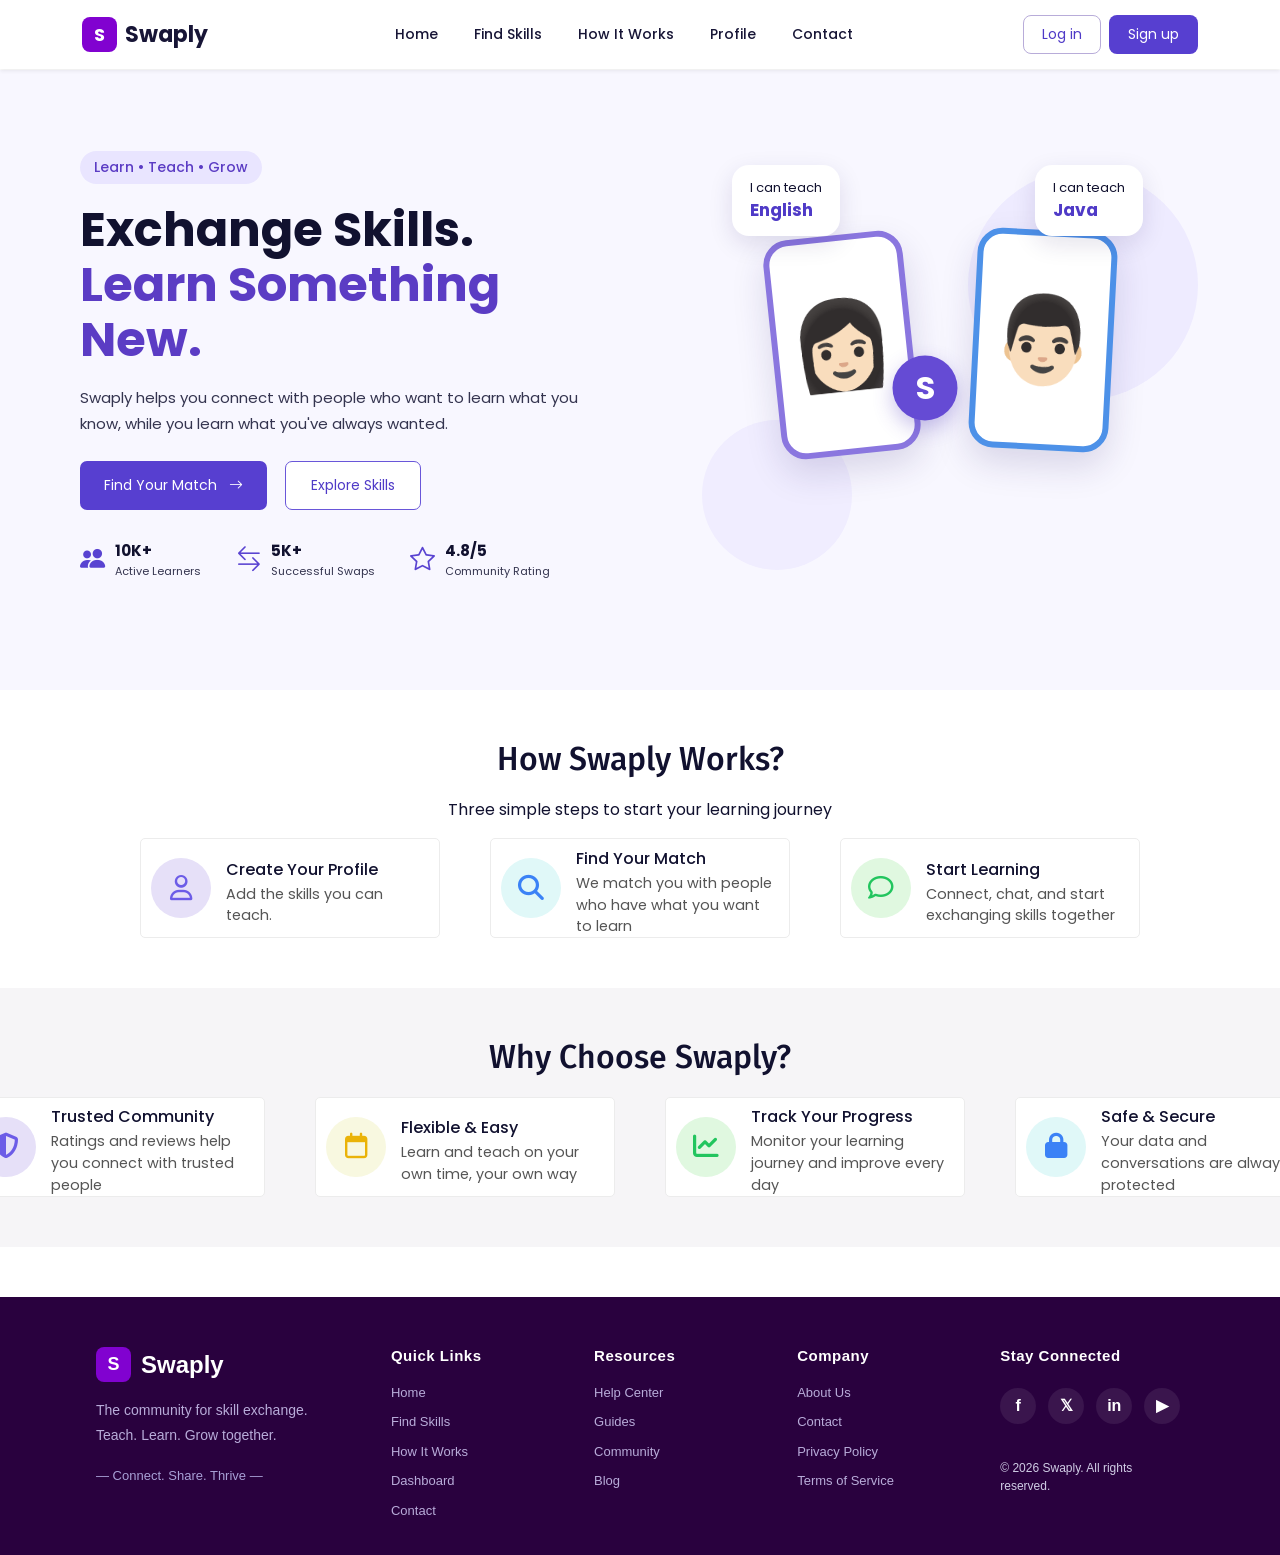
==== index.html @ d1ea546d "Add sing up page" ====
<!doctype html>
<html lang="en">
  <head>
    <meta charset="UTF-8" />
    <meta name="viewport" content="width=device-width, initial-scale=1.0" />
    <title>Swaply</title>

    <link
      href="https://cdn.jsdelivr.net/npm/bootstrap@5.3.3/dist/css/bootstrap.min.css"
      rel="stylesheet"/>
    <link
      href="https://cdn.jsdelivr.net/npm/bootstrap@5.3.3/dist/css/bootstrap.min.css"
      rel="stylesheet"/>
    <!-- Bootstrap Icons -->
    <link
      href="https://cdn.jsdelivr.net/npm/bootstrap-icons@1.11.3/font/bootstrap-icons.min.css"
      rel="stylesheet"
    />
    <link
      href="https://cdn.jsdelivr.net/npm/bootstrap@5.3.8/dist/css/bootstrap.min.css"
      rel="stylesheet"
      integrity="sha384-sRIl4kxILFvY47J16cr9ZwB07vP4J8+LH7qKQnuqkuIAvNWLzeN8tE5YBujZqJLB"
      crossorigin="anonymous"
    />
    <link
      href="https://cdnjs.cloudflare.com/ajax/libs/font-awesome/6.5.1/css/all.min.css"
      rel="stylesheet"
    />

    <link rel="stylesheet" href="./CSS/index.css" />
    <link rel="stylesheet" href="./CSS/responsive.css" />
    <!-- Google Font -->
    <link
      href="https://fonts.googleapis.com/css2?family=Poppins:wght@400;500;600;700&display=swap"
      rel="stylesheet"
    />
    <link
      href="https://fonts.googleapis.com/css2?family=Fira+Sans:ital,wght@0,100;0,200;0,300;0,400;0,500;0,600;0,700;0,800;0,900;1,100;1,200;1,300;1,400;1,500;1,600;1,700;1,800;1,900&display=swap"
      rel="stylesheet"
    />
    <link rel="preconnect" href="https://fonts.googleapis.com" />
    <link rel="preconnect" href="https://fonts.gstatic.com" crossorigin />
  </head>
  <body>
    <nav class="navbar  navbar-expand-lg bg-white shadow-sm">
      <div class="container">
        <!-- Logo -->
        <a class="navbar-brand d-flex align-items-center gap-2" href="#">
          <span class="logo-icon">S</span>
          <span class="logo-text">Swaply</span>
        </a>

        <!-- Mobile Toggle -->
        <button
          class="navbar-toggler"
          type="button"
          data-bs-toggle="collapse"
          data-bs-target="#navbarContent"
          aria-controls="navbarContent"
          aria-expanded="false"
          aria-label="Toggle navigation"
        >
          <span class="navbar-toggler-icon"></span>
        </button>

        <!-- Navbar Links -->
        <div class="collapse navbar-collapse" id="navbarContent">
          <ul class="navbar-nav mx-auto mb-2 mb-lg-0">
            <li class="nav-item">
              <a class="nav-link active" href="#">Home</a>
            </li>

            <li class="nav-item">
              <a class="nav-link" href="#">Find Skills</a>
            </li>

            <li class="nav-item">
              <a class="nav-link" href="#">How It Works</a>
            </li>

            <li class="nav-item">
              <a class="nav-link" href="./pages/profile.html">Profile</a>
            </li>

            <li class="nav-item">
              <a class="nav-link" href="#">Contact</a>
            </li>
          </ul>

          <!-- Buttons -->
          <div class="d-flex gap-2">
            <a href="./pages/login.html" class="btn btn-login">Log in</a>
            <a href="./pages/signup.html" class="btn btn-signup">Sign up</a>
          </div>
        </div>
      </div>
    </nav>
    <main>
      <section class="hero">
        <div class="container">
          <div class="row align-items-center">
            <div class="col-lg-6 hero-text">
              <span class="small-title"> Learn • Teach • Grow </span>

              <h1>
                Exchange Skills.
                <br />
                <span>Learn Something New.</span>
              </h1>

              <p>
                Swaply helps you connect with people who want to learn what you
                know, while you learn what you've always wanted.
              </p>

              <div class="buttons">
                <button class="btn main-btn">
                  Find Your Match
                  <i class="bi bi-arrow-right"></i>
                </button>

                <button class="btn second-btn">Explore Skills</button>
              </div>

              <div class="statistics">
                <div class="stat">
                  <i class="bi bi-people-fill"></i>

                  <div>
                    <strong>10K+</strong>
                    <small>Active Learners</small>
                  </div>
                </div>

                <div class="stat">
                  <i class="bi bi-arrow-left-right"></i>

                  <div>
                    <strong>5K+</strong>
                    <small>Successful Swaps</small>
                  </div>
                </div>

                <div class="stat">
                  <i class="bi bi-star"></i>

                  <div>
                    <strong>4.8/5</strong>
                    <small>Community Rating</small>
                  </div>
                </div>
              </div>
            </div>

            <!-- RIGHT SIDE -->

            <div class="col-lg-6 hero-image">
              <div class="design-area">
                <div class="circle circle-one"></div>
                <div class="circle circle-two"></div>

                <div class="speech speech-left">
                  I can teach
                  <strong>English</strong>
                </div>

                <div class="person-card person-one">
                  <div class="person">👩🏻</div>
                </div>

                <div class="speech speech-right">
                  I can teach
                  <strong>Java</strong>
                </div>

                <div class="person-card person-two">
                  <div class="person">👨🏻</div>
                </div>

                <div class="swap-icon">S</div>
              </div>
            </div>
          </div>
        </div>
      </section>

      <div class="First-part">
        <h2>How Swaply Works?</h2>
        <p>Three simple steps to start your learning journey</p>
    
        <div class="rows">
          <div class="box">
            <div class="icon purple">
              <i class="fa-regular fa-user fa-2xl"></i>
            </div>

            <div class="text">
              <h3>Create Your Profile</h3>
              <p>Add the skills you can teach.</p>
            </div>
          </div>
          <div class="box">
            <div class="icon blue">
              <i class="fa-solid fa-magnifying-glass fa-2xl"></i>
            </div>

            <div class="text">
              <h3>Find Your Match</h3>
              <p>We match you with people who have what you want to learn</p>
            </div>
          </div>
          <div class="box">
            <div class="icon green">
              <i class="fa-regular fa-comment fa-2xl"></i>
            </div>

            <div class="text">
              <h3>Start Learning</h3>
              <p>Connect, chat, and start exchanging skills together</p>
            </div>
          </div>
        </div>
      </div>

      <div class="Second-part">
        <h2>Why Choose Swaply?</h2>
        <div class="rows">
          <div class="box">
            <div class="icon purple">
              <i class="fa-solid fa-shield-halved fa-2xl"></i>
            </div>

            <div class="text">
              <h3>Trusted Community</h3>
              <p>Ratings and reviews help you connect with trusted people</p>
            </div>
          </div>
          <div class="box">
            <div class="icon yellow">
              <i class="fa-regular fa-calendar fa-2xl"></i>
            </div>

            <div class="text">
              <h3>Flexible & Easy</h3>
              <p>Learn and teach on your own time, your own way</p>
            </div>
          </div>
          <div class="box">
            <div class="icon green">
              <i class="fa-solid fa-chart-line fa-2xl"></i>
            </div>

            <div class="text">
              <h3>Track Your Progress</h3>
              <p>Monitor your learning journey and improve every day</p>
            </div>
          </div>
          <div class="box">
            <div class="icon blue">
              <i class="fa-solid fa-lock fa-2xl"></i>
            </div>

            <div class="text">
              <h3>Safe & Secure</h3>
              <p>Your data and conversations are always protected</p>
            </div>
          </div>
        </div>
      </div>
    </main>

    <footer class="footer">
      <div class="footer-container">
        <div class="footer-about">
          <div class="footer-logo">
            <span class="logo-icon">S</span>
            <span>Swaply</span>
          </div>
          <p>
            The community for skill exchange.<br />
            Teach. Learn. Grow together.
          </p>
          <p class="tagline">— Connect. Share. Thrive —</p>
        </div>

        <div class="footer-column">
          <h3>Quick Links</h3>
          <a href="#">Home</a>
          <a href="#">Find Skills</a>
          <a href="#">How It Works</a>
          <a href="#">Dashboard</a>
          <a href="#">Contact</a>
        </div>

        <div class="footer-column">
          <h3>Resources</h3>
          <a href="#">Help Center</a>
          <a href="#">Guides</a>
          <a href="#">Community</a>
          <a href="#">Blog</a>
        </div>

        <div class="footer-column">
          <h3>Company</h3>
          <a href="#">About Us</a>
          <a href="#">Contact</a>
          <a href="#">Privacy Policy</a>
          <a href="#">Terms of Service</a>
        </div>

        <div class="footer-column social-column">
          <h3>Stay Connected</h3>
          <div class="social-icons">
            <a href="#">f</a>
            <a href="#">𝕏</a>
            <a href="#">in</a>
            <a href="#">▶</a>
          </div>
          <p class="copyright">© 2026 Swaply. All rights reserved.</p>
        </div>
      </div>
    </footer>

    <script src="https://cdn.jsdelivr.net/npm/bootstrap@5.3.3/dist/js/bootstrap.bundle.min.js"></script>
  </body>
</html>
---- CSS/index.css ----
:root {
  --primary-color: #5b3cc4;
  --primary-dark: #432b9d;
  --primary-light: #f4f1ff;
  --primary-soft: #e9e5ff;

  /* Text */
  --text-dark: #171536;
  --text-primary: #11112f;
  --text-secondary: #34344f;
  --text-muted: #555;

  /* Backgrounds */
  --bg-light: #f8f7ff;
  --bg-section: #f6f5f7;
  --bg-white: #ffffff;
  --bg-footer: #29013e;
  /* Borders */
  --border-light: #ececec;
  --border-primary: #b8acd9;

  /* Buttons */
  --button-primary: #573fd0;
  --button-primary-hover: #4630b7;
  --button-secondary-text: #4f3ac7;
  --button-secondary-border: #6956d9;

  /* Accent Colors */
  --accent-purple: #8a76df;
  --accent-blue: #4d91e8;
  --accent-light-blue: #61b5ee;

  /* Icons */
  --icon-purple-bg: #e6e0f8;
  --icon-purple: #6c5ce7;

  --icon-blue-bg: #e0f8f8;
  --icon-blue: #3b82f6;

  --icon-green-bg: #e0f8e0;
  --icon-green: #22c55e;

  --icon-yellow-bg: #f8f8e0;
  --icon-yellow: #eab308;

  /* Decorative */
  --decoration-light: #eeebff;
  --decoration-soft: #f0edff;

  /* White */
  --white: #ffffff;
}
.navbar {
  padding: 12px 0;
  position: fixed;
  width: 100%;
  z-index: 10;
}

/* Logo */
.logo-icon {
  background-color: var(--primary-color);
  color: var(--white);
  width: 32px;
  height: 32px;
  border-radius: 8px;
  display: flex;
  align-items: center;
  justify-content: center;
  font-weight: bold;
  font-size: 20px;
}

.logo-text {
  font-size: 22px;
  font-weight: 700;
  color: var(--text-dark);
}

/* Links */
.navbar-nav {
  gap: 20px;
}

.nav-link {
  color: var(--text-dark) !important;
  font-size: 14px;
  font-weight: 500;
}

.nav-link:hover {
  color: var(--primary-color) !important;
}

/* Login */
.btn-login {
  border: 1px solid var(--border-primary);
  color: var(--button-secondary-text);
  padding: 8px 18px;
  border-radius: 8px;
  font-size: 14px;
}

.btn-login:hover {
  background-color: var(--primary-light);
}

/* Sign up */
.btn-signup {
  background-color: var(--button-primary);
  color: var(--white);
  padding: 8px 18px;
  border-radius: 8px;
  font-size: 14px;
}

.btn-signup:hover {
  background-color: var(--primary-dark);
  color: white;
}
body {
  font-family: "Poppins", sans-serif;
  color: var(--text-primary);
}
main {
  padding-top: 70px;
}
.hero {
  min-height: 620px;
  background: var(--bg-light);
  padding: 70px 0;
  overflow: hidden;
}

.hero-text {
  padding-left: 10px;
}

.small-title {
  display: inline-block;
  background: var(--primary-soft);
  color: var(--primary-color);
  padding: 6px 14px;
  border-radius: 20px;

  font-size: 14px;
  font-weight: 500;

  margin-bottom: 18px;
}

.hero h1 {
  font-size: 48px;
  line-height: 1.15;
  font-weight: 700;
  color: var(--text-primary);

  margin-bottom: 18px;
}

.hero h1 span {
  color: var(--primary-color);
}

.hero-text > p {
  max-width: 500px;

  color: var(--text-secondary);
  font-size: 15px;
  line-height: 1.7;

  margin-bottom: 25px;
}

.buttons {
  display: flex;
  gap: 18px;
  margin-bottom: 30px;
}

.main-btn {
  background: var(--button-primary);

  color: var(--white);

  padding: 12px 22px;

  border-radius: 7px;
  border: 2px solid var(--button-primary);

  font-size: 14px;
}

.main-btn:hover {
  background: var(--button-primary-hover);
  color: white;
}

.main-btn i {
  margin-left: 8px;
}

.second-btn {
  background: var(--white);
  color: var(--button-secondary-text);

  padding: 12px 25px;

  border: 1px solid var(--button-secondary-border);
  border-radius: 7px;

  font-size: 14px;
}

.second-btn:hover {
  background-color: var(--bg-section);
}

.statistics {
  display: flex;
  gap: 35px;
}

.stat {
  display: flex;
  align-items: center;
  gap: 10px;
}

.stat i {
  font-size: 25px;
  color: #5943d1;
}

.stat strong {
  display: block;

  font-size: 15px;
  font-weight: 700;
}

.stat small {
  display: block;

  color: var(--text-secondary);
  font-size: 11px;
}

.hero-image {
  position: relative;
}

.design-area {
  height: 450px;
  position: relative;
}

.circle {
  position: absolute;
  border-radius: 50%;
  background: #eeebff;
}

.circle-one {
  width: 230px;
  height: 230px;

  right: 0;
  top: 30px;
}

.circle-two {
  width: 150px;
  height: 150px;

  left: 50px;
  bottom: 20px;

  background: var(--decoration-soft);
}

.person-card {
  position: absolute;

  width: 140px;
  height: 220px;

  border-radius: 25px;

  background: #ffffff;

  display: flex;
  justify-content: center;
  align-items: center;

  box-shadow: 0 15px 35px rgba(40, 30, 100, 0.15);
}

.person-one {
  left: 120px;
  top: 95px;

  border: 6px solid var(--accent-purple);

  transform: rotate(-6deg);
}

.person-two {
  right: 85px;
  top: 90px;

  border: 6px solid #4d91e8;

  transform: rotate(3deg);
}

.person {
  font-size: 85px;
}

.speech {
  position: absolute;

  background: white;

  padding: 13px 18px;

  border-radius: 17px;

  box-shadow: 0 8px 25px rgba(30, 20, 90, 0.12);

  font-size: 13px;

  z-index: 5;
}

.speech strong {
  display: block;

  color: var(--button-secondary-text);

  font-size: 17px;
}

.speech-left {
  left: 80px;
  top: 25px;
}

.speech-right {
  right: 55px;
  top: 25px;
}

.swap-icon {
  position: absolute;

  left: 50%;
  top: 55%;

  transform: translate(-50%, -50%);

  width: 65px;
  height: 65px;

  border-radius: 50%;

  background: #654bd4;

  color: white;

  display: flex;
  align-items: center;
  justify-content: center;

  font-size: 32px;
  font-weight: 700;

  box-shadow: 0 8px 20px rgba(80, 55, 190, 0.3);

  z-index: 10;
}

.arrow {
  position: absolute;

  color: #654bd4;

  font-size: 55px;
  font-weight: bold;

  z-index: 6;
}

.arrow-one {
  left: 45%;
  top: 100px;
}

.arrow-two {
  right: 25%;
  bottom: 50px;

  color: #61b5ee;
}

.First-part,
.Second-part {
  display: flex;
  flex-direction: column;
  justify-content: center;
  align-items: center;
  margin: 50px 0;
}

.First-part h2,
.Second-part h2 {
  font-size: 2rem;
  margin-bottom: 20px;
  font-family: "Fira Sans", sans-serif;
}

.Second-part {
  background-color: rgb(246, 245, 247);
  padding: 50px 0;
}

.rows {
  display: flex;
  justify-content: center;
  gap: 50px;
  align-items: center;
  flex: 1;
}

.box {
  display: flex;
  width: 300px;
  height: 100px;
  align-items: center;
  border: 1px solid var(--border-light);
  border-radius: 5px;
  padding: 10px;
  background-color: #fff;
}

.box h3 {
  font-size: 1rem;
  margin: 10px 0 5px 0;
}

.box p {
  font-size: 0.9rem;
  color: var(--text-muted);
  margin: 0;
}

.icon {
  width: 60px;
  height: 60px;
  display: flex;
  align-items: center;
  justify-content: center;
  border-radius: 50%;
  margin-right: 15px;
  font-size: 0.8rem;
  flex-shrink: 0;
}

.icon.purple {
  background-color: rgb(230, 224, 248);
  color: rgb(108, 92, 231);
}

.icon.blue {
  background-color: rgb(224, 248, 248);
  color: rgb(59, 130, 246);
}

.icon.green {
  background-color: rgb(224, 248, 224);
  color: rgb(34, 197, 94);
}

.icon.yellow {
  background-color: rgb(248, 248, 224);
  color: rgb(234, 179, 8);
}
.footer {
  background: var(--bg-footer);
  color: white;
  padding: 50px 0 25px;
  font-family: Arial, sans-serif;
  margin-top: auto;
}

.footer-container {
  width: 85%;
  max-width: 1200px;
  margin: auto;
  display: grid;
  grid-template-columns: 1.6fr 1fr 1fr 1fr 1.2fr;
  gap: 50px;
}

.footer-logo {
  display: flex;
  align-items: center;
  gap: 10px;
  font-size: 24px;
  font-weight: bold;
  margin-bottom: 15px;
}

.logo-icon {
  width: 35px;
  height: 35px;
  display: flex;
  align-items: center;
  justify-content: center;
  background: #8102d0;
  color: white;
  border-radius: 8px;
  font-size: 18px;
  font-weight: bold;
}

.footer-about p {
  color: var(--border-primary);
  font-size: 14px;
  line-height: 1.8;
}

.footer-about .tagline {
  margin-top: 12px;
  font-size: 13px;
  color: #a8a0d6;
}

.footer-column {
  display: flex;
  flex-direction: column;
}

.footer-column h3 {
  font-size: 15px;
  font-weight: 600;
  margin-bottom: 18px;
  color: white;
  letter-spacing: 0.5px;
}

.footer-column a {
  color: var(--border-primary);
  text-decoration: none;
  font-size: 13px;
  margin-bottom: 10px;
  transition: 0.3s ease;
}

.footer-column a:hover {
  color: var(--primary-color);
  transform: translateX(4px);
}

.social-icons {
  display: flex;
  gap: 12px;
  margin-top: 5px;
  margin-bottom: 20px;
}

.social-icons a {
  width: 36px;
  height: 36px;
  display: flex;
  align-items: center;
  justify-content: center;
  border-radius: 50%;
  background: rgba(255, 255, 255, 0.08);
  color: white;
  font-size: 16px;
  font-weight: bold;
  text-decoration: none;
  transition: 0.3s ease;
}

.social-icons a:hover {
  background: var(--button-primary-hover);
  transform: translateY(-3px);
}

.copyright {
  color: #d0cde5;
  font-size: 12px;
  margin-top: 5px;
}
---- CSS/responsive.css ----
@media (max-width: 991px) {
  .hero {
    text-align: center;
  }

  .hero-text > p {
    margin-left: auto;
    margin-right: auto;
  }

  .buttons {
    justify-content: center;
  }

  .statistics {
    justify-content: center;
  }

  .hero-image {
    margin-top: 50px;
  }
}

@media (max-width: 600px) {
  .hero h1 {
    font-size: 35px;
  }

  .statistics {
    flex-direction: column;
    align-items: center;
    gap: 15px;
  }

  .design-area {
    transform: scale(0.75);
    transform-origin: top center;
  }
}

@media (max-width: 992px) {
  .footer-container {
    grid-template-columns: 1.5fr 1fr 1fr;
    gap: 35px;
  }
}

@media (max-width: 768px) {
  .footer-container {
    grid-template-columns: 1fr 1fr;
    gap: 30px;
  }

  .footer-about {
    grid-column: 1 / -1;
  }
}

@media (max-width: 480px) {
  .footer {
    padding: 35px 0 20px;
  }

  .footer-container {
    width: 90%;
    grid-template-columns: 1fr;
    gap: 25px;
  }

  .footer-column h3 {
    margin-bottom: 12px;
  }
}
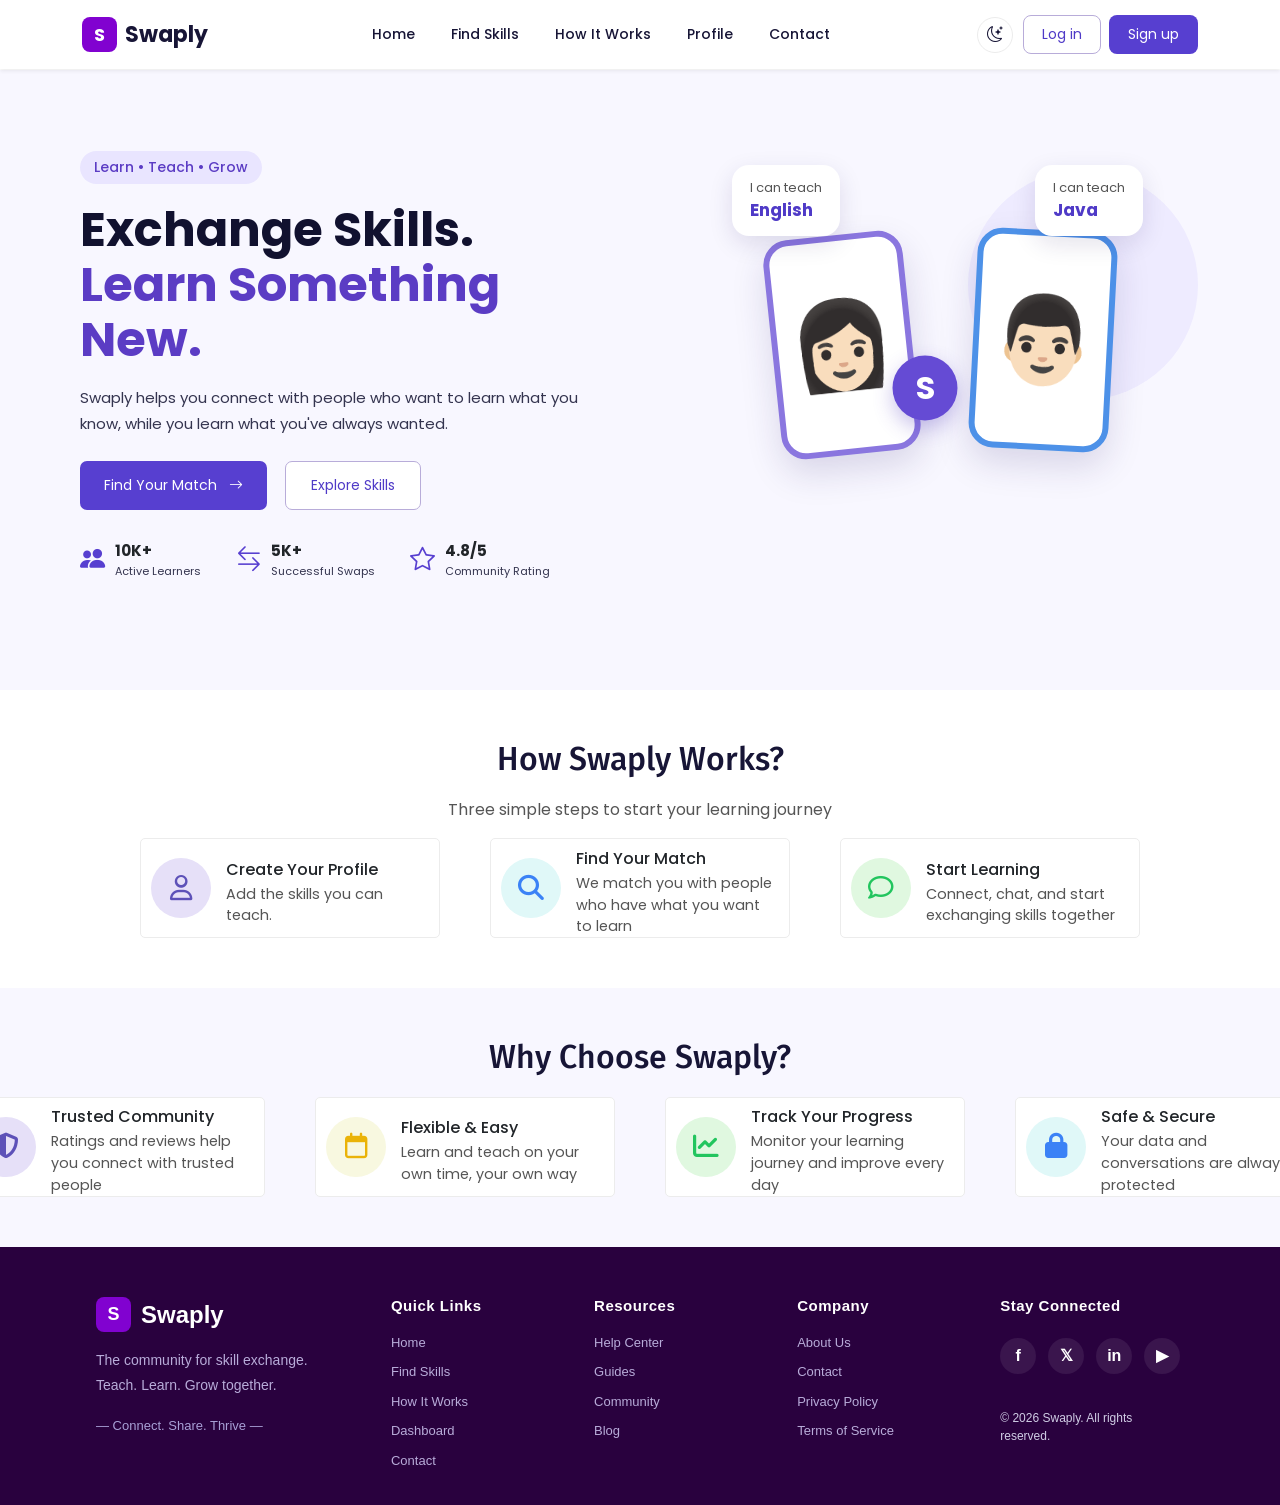
==== commit e5d8cb98: "Adding Dark theme and many thing 1 - Making the Variables.css file that contain all colors (light an" ====
--- a/index.html
+++ b/index.html
@@ -1,5 +1,5 @@
 <!doctype html>
-<html lang="en">
+<html lang="en" >
   <head>
     <meta charset="UTF-8" />
     <meta name="viewport" content="width=device-width, initial-scale=1.0" />
@@ -7,11 +7,13 @@
 
     <link
       href="https://cdn.jsdelivr.net/npm/bootstrap@5.3.3/dist/css/bootstrap.min.css"
-      rel="stylesheet"/>
+      rel="stylesheet"
+    />
     <link
       href="https://cdn.jsdelivr.net/npm/bootstrap@5.3.3/dist/css/bootstrap.min.css"
-      rel="stylesheet"/>
-    <!-- Bootstrap Icons -->
+      rel="stylesheet"
+    />
+    
     <link
       href="https://cdn.jsdelivr.net/npm/bootstrap-icons@1.11.3/font/bootstrap-icons.min.css"
       rel="stylesheet"
@@ -27,9 +29,10 @@
       rel="stylesheet"
     />
 
+    <link rel="stylesheet" href="./CSS/Variables.css" />
     <link rel="stylesheet" href="./CSS/index.css" />
     <link rel="stylesheet" href="./CSS/responsive.css" />
-    <!-- Google Font -->
+   
     <link
       href="https://fonts.googleapis.com/css2?family=Poppins:wght@400;500;600;700&display=swap"
       rel="stylesheet"
@@ -42,7 +45,7 @@
     <link rel="preconnect" href="https://fonts.gstatic.com" crossorigin />
   </head>
   <body>
-    <nav class="navbar  navbar-expand-lg bg-white shadow-sm">
+    <nav class="navbar navbar-expand-lg shadow-sm">
       <div class="container">
         <!-- Logo -->
         <a class="navbar-brand d-flex align-items-center gap-2" href="#">
@@ -62,8 +65,7 @@
         >
           <span class="navbar-toggler-icon"></span>
         </button>
-
-        <!-- Navbar Links -->
+ 
         <div class="collapse navbar-collapse" id="navbarContent">
           <ul class="navbar-nav mx-auto mb-2 mb-lg-0">
             <li class="nav-item">
@@ -87,7 +89,9 @@
             </li>
           </ul>
 
-          <!-- Buttons -->
+          <button id="theme-toggle" class="theme-toggle-btn">
+              <i class="bi bi-moon-stars"></i>
+          </button>
           <div class="d-flex gap-2">
             <a href="./pages/login.html" class="btn btn-login">Log in</a>
             <a href="./pages/signup.html" class="btn btn-signup">Sign up</a>
@@ -151,16 +155,14 @@
                 </div>
               </div>
             </div>
-
-            <!-- RIGHT SIDE -->
-
+ 
             <div class="col-lg-6 hero-image">
               <div class="design-area">
                 <div class="circle circle-one"></div>
                 <div class="circle circle-two"></div>
 
                 <div class="speech speech-left">
-                  I can teach
+                  <p>I can teach</p>
                   <strong>English</strong>
                 </div>
 
@@ -169,7 +171,7 @@
                 </div>
 
                 <div class="speech speech-right">
-                  I can teach
+                  <p>I can teach</p>
                   <strong>Java</strong>
                 </div>
 
@@ -187,7 +189,7 @@
       <div class="First-part">
         <h2>How Swaply Works?</h2>
         <p>Three simple steps to start your learning journey</p>
-    
+
         <div class="rows">
           <div class="box">
             <div class="icon purple">
@@ -321,6 +323,7 @@
       </div>
     </footer>
 
+    <script src="./JS/theme.js" defer></script>
     <script src="https://cdn.jsdelivr.net/npm/bootstrap@5.3.3/dist/js/bootstrap.bundle.min.js"></script>
   </body>
 </html>
--- a/CSS/Variables.css
+++ b/CSS/Variables.css
@@ -0,0 +1,98 @@
+:root {
+    --primary-color: #5b3cc4;
+    --primary-dark: #432b9d;
+    --primary-light: #f4f1ff;
+    --primary-soft: #e9e5ff;
+
+    /* Text */
+    --text-dark: #171536;
+    --text-primary: #11112f;
+    --text-secondary: #34344f;
+    --text-muted: #555555;
+
+    /* Backgrounds */
+    --bg-light: #f8f7ff;
+    --bg-section: #f6f5f7;
+    --bg-white: #ffffff;
+    --bg-footer: #29013e;
+
+    /* Borders */
+    --border-light: #ececec;
+    --border-primary: #b8acd9;
+
+    /* Buttons */
+    --button-primary: #573fd0;
+    --button-primary-hover: #4630b7;
+    --button-secondary-text: #4f3ac7;
+    --button-secondary-border: #6956d9;
+
+    /* Accent Colors */
+    --accent-purple: #8a76df;
+    --accent-blue: #4d91e8;
+    --accent-light-blue: #61b5ee;
+
+    /* Icons */
+    --icon-purple-bg: #e6e0f8;
+    --icon-purple: #5d51b8;
+    --icon-blue-bg: #e0f8f8;
+    --icon-blue: #3b82f6;
+    --icon-green-bg: #e0f8e0;
+    --icon-green: #22c55e;
+    --icon-yellow-bg: #f8f8e0;
+    --icon-yellow: #eab308;
+
+    /* hover */
+    --yellow-hover:  #fffef7;
+
+    /* White */
+    --white: #ffffff;
+}
+
+[data-theme="dark"] {
+    --primary-color: #8b6ef6;
+    --primary-dark: #6f52d9;
+    --primary-light: #2a2240;
+    --primary-soft: #332a4d;
+
+    /* Text */
+    --text-dark: #f0eefc;
+    --text-primary: #f5f3ff;
+    --text-secondary: #c9c5e0;
+    --text-muted: #9994b3;
+
+    /* Backgrounds */
+    --bg-light: #14121f;
+    --bg-section: #1a1729;
+    --bg-white: #1e1b2e;
+    --bg-footer: #0d0114;
+
+    /* Borders */
+    --border-light: #2e2a44;
+    --border-primary: #4a3f6e;
+
+    /* Buttons */
+    --button-primary: #8b6ef6;
+    --button-primary-hover: #a288ff;
+    --button-secondary-text: #c9baff;
+    --button-secondary-border: #6956d9;
+
+    /* Accent Colors */
+    --accent-purple: #a794f0;
+    --accent-blue: #6ba3f0;
+    --accent-light-blue: #7ec4f2;
+
+    /* Icons */
+    --icon-purple-bg: #362d54;
+    --icon-purple: #a794f0;
+    --icon-blue-bg: #1f2a47;
+    --icon-blue: #6ba3f0;
+    --icon-green-bg: #1e3a24;
+    --icon-green: #4ade80;
+    --icon-yellow-bg: #4e410e;
+    --icon-yellow: #fbbf24;
+
+    /* hover */
+    --yellow-hover:  #5f550b;
+    /* White (used as pure white in light mode — in dark mode, treat as your "on-dark" white-equivalent) */
+    --white: #232036;
+}
--- a/CSS/index.css
+++ b/CSS/index.css
@@ -1,60 +1,14 @@
-:root {
-  --primary-color: #5b3cc4;
-  --primary-dark: #432b9d;
-  --primary-light: #f4f1ff;
-  --primary-soft: #e9e5ff;
-
-  /* Text */
-  --text-dark: #171536;
-  --text-primary: #11112f;
-  --text-secondary: #34344f;
-  --text-muted: #555;
-
-  /* Backgrounds */
-  --bg-light: #f8f7ff;
-  --bg-section: #f6f5f7;
-  --bg-white: #ffffff;
-  --bg-footer: #29013e;
-  /* Borders */
-  --border-light: #ececec;
-  --border-primary: #b8acd9;
-
-  /* Buttons */
-  --button-primary: #573fd0;
-  --button-primary-hover: #4630b7;
-  --button-secondary-text: #4f3ac7;
-  --button-secondary-border: #6956d9;
-
-  /* Accent Colors */
-  --accent-purple: #8a76df;
-  --accent-blue: #4d91e8;
-  --accent-light-blue: #61b5ee;
-
-  /* Icons */
-  --icon-purple-bg: #e6e0f8;
-  --icon-purple: #6c5ce7;
-
-  --icon-blue-bg: #e0f8f8;
-  --icon-blue: #3b82f6;
-
-  --icon-green-bg: #e0f8e0;
-  --icon-green: #22c55e;
-
-  --icon-yellow-bg: #f8f8e0;
-  --icon-yellow: #eab308;
-
-  /* Decorative */
-  --decoration-light: #eeebff;
-  --decoration-soft: #f0edff;
-
-  /* White */
-  --white: #ffffff;
-}
+
+body{
+  background-color: var(--white);
+}
+
 .navbar {
   padding: 12px 0;
   position: fixed;
   width: 100%;
   z-index: 10;
+  background-color: var(--white);
 }
 
 /* Logo */
@@ -92,17 +46,37 @@
   color: var(--primary-color) !important;
 }
 
+.theme-toggle-btn {
+    width: 36px;
+    height: 36px;
+    border-radius: 50%;
+    border: 1px solid var(--border-light);
+    background-color: var(--bg-white);
+    color: var(--text-dark);
+    display: flex;
+    align-items: center;
+    justify-content: center;
+    cursor: pointer;
+    font-size: 16px;
+    margin-right: 10px
+}
+
+.theme-toggle-btn:hover {
+    background-color: var(--primary-soft);
+}
 /* Login */
 .btn-login {
   border: 1px solid var(--border-primary);
   color: var(--button-secondary-text);
+  background-color: var(--white);
   padding: 8px 18px;
   border-radius: 8px;
   font-size: 14px;
 }
 
 .btn-login:hover {
-  background-color: var(--primary-light);
+  background-color: var(--border-primary);
+  color: var(--text-dark);
 }
 
 /* Sign up */
@@ -120,7 +94,6 @@
 }
 body {
   font-family: "Poppins", sans-serif;
-  color: var(--text-primary);
 }
 main {
   padding-top: 70px;
@@ -201,19 +174,20 @@
 }
 
 .second-btn {
-  background: var(--white);
+  border: 1px solid var(--border-primary);
   color: var(--button-secondary-text);
+  background-color: var(--white);
 
   padding: 12px 25px;
 
-  border: 1px solid var(--button-secondary-border);
   border-radius: 7px;
 
   font-size: 14px;
 }
 
 .second-btn:hover {
-  background-color: var(--bg-section);
+  background-color: var(--border-primary);
+  color: var(--text-dark);
 }
 
 .statistics {
@@ -229,7 +203,7 @@
 
 .stat i {
   font-size: 25px;
-  color: #5943d1;
+  color: var(--button-primary);
 }
 
 .stat strong {
@@ -287,7 +261,7 @@
 
   border-radius: 25px;
 
-  background: #ffffff;
+  background: var(--white);
 
   display: flex;
   justify-content: center;
@@ -321,7 +295,7 @@
 .speech {
   position: absolute;
 
-  background: white;
+  background: var(--white);
 
   padding: 13px 18px;
 
@@ -352,6 +326,11 @@
   top: 25px;
 }
 
+.speech p {
+  color: var(--text-muted);
+  margin:0;
+}
+
 .swap-icon {
   position: absolute;
 
@@ -410,7 +389,7 @@
   flex-direction: column;
   justify-content: center;
   align-items: center;
-  margin: 50px 0;
+  padding: 50px 0;
 }
 
 .First-part h2,
@@ -418,10 +397,19 @@
   font-size: 2rem;
   margin-bottom: 20px;
   font-family: "Fira Sans", sans-serif;
+  color: var(--text-dark)
+}
+
+.First-part p{
+  color: var(--text-muted)
+}
+
+.First-part{
+  background-color: var(--white);
 }
 
 .Second-part {
-  background-color: rgb(246, 245, 247);
+  background-color: var(--bg-light);
   padding: 50px 0;
 }
 
@@ -441,7 +429,7 @@
   border: 1px solid var(--border-light);
   border-radius: 5px;
   padding: 10px;
-  background-color: #fff;
+  background-color: var(--white);
 }
 
 .box h3 {
@@ -468,23 +456,23 @@
 }
 
 .icon.purple {
-  background-color: rgb(230, 224, 248);
-  color: rgb(108, 92, 231);
+  background-color: var(--icon-purple-bg);
+  color: var(--icon-purple);
 }
 
 .icon.blue {
-  background-color: rgb(224, 248, 248);
-  color: rgb(59, 130, 246);
+  background-color: var(--icon-blue-bg);
+  color: var(--icon-blue);
 }
 
 .icon.green {
-  background-color: rgb(224, 248, 224);
-  color: rgb(34, 197, 94);
+  background-color: var(--icon-green-bg);
+  color: var(--icon-green);
 }
 
 .icon.yellow {
-  background-color: rgb(248, 248, 224);
-  color: rgb(234, 179, 8);
+  background-color: var(--icon-yellow-bg);
+  color: var(--icon-yellow);
 }
 .footer {
   background: var(--bg-footer);
--- a/CSS/responsive.css
+++ b/CSS/responsive.css
@@ -71,3 +71,38 @@
     margin-bottom: 12px;
   }
 }
+
+@media (max-width: 992px) {
+
+   .activity-card,
+   .swaps-card {
+     margin-top: 20px;
+   }
+
+ }
+
+
+ @media (max-width: 576px) {
+
+   .activity-item {
+     gap: 8px;
+   }
+
+   .activity-item small {
+     display: none;
+   }
+
+   .activity-content p {
+     font-size: 10px;
+   }
+
+   .activity-content span {
+     font-size: 8px;
+   }
+
+   .swap-person img {
+     width: 38px;
+     height: 38px;
+   }
+
+ }
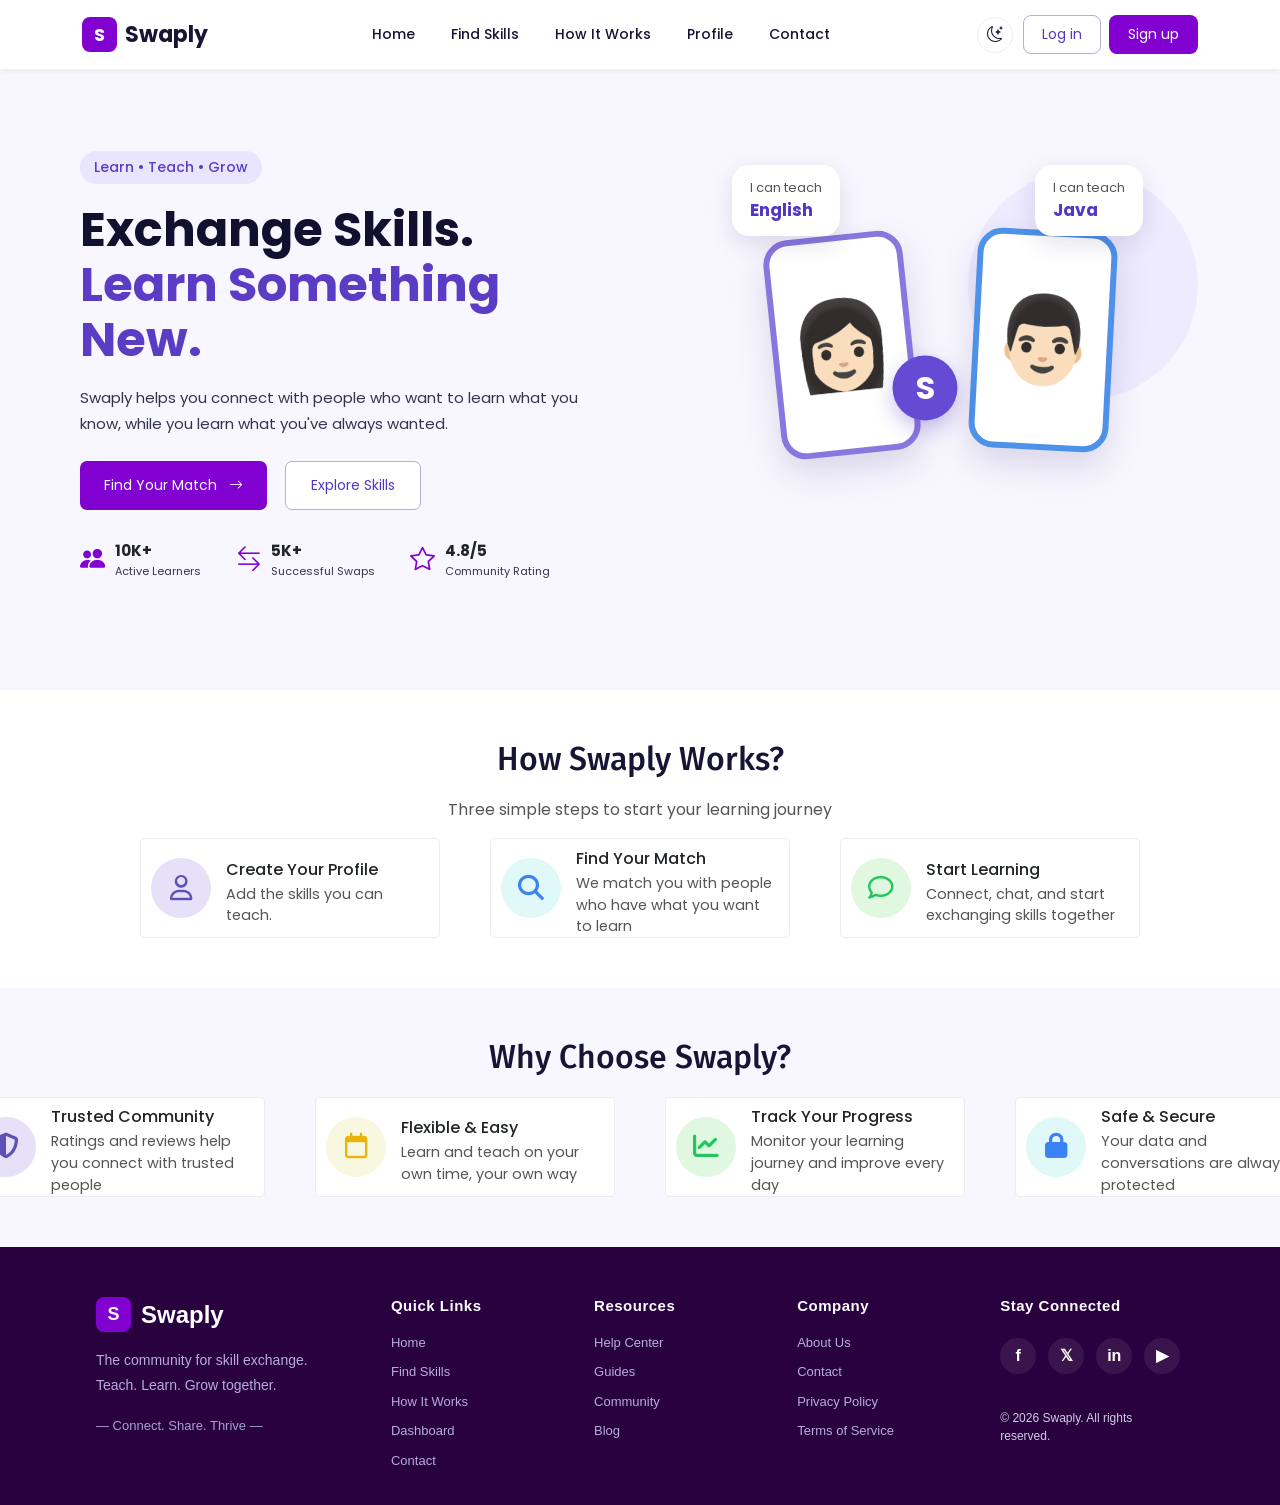
==== commit 09a68a21: "update" ====
--- a/index.html
+++ b/index.html
@@ -73,7 +73,7 @@
             </li>
 
             <li class="nav-item">
-              <a class="nav-link" href="#">Find Skills</a>
+              <a class="nav-link" href="./pages/search skills.html">Find Skills</a>
             </li>
 
             <li class="nav-item">
@@ -85,7 +85,7 @@
             </li>
 
             <li class="nav-item">
-              <a class="nav-link" href="#">Contact</a>
+              <a class="nav-link" href="./pages/contactUs.html">Contact</a>
             </li>
           </ul>
 
--- a/CSS/Variables.css
+++ b/CSS/Variables.css
@@ -21,7 +21,7 @@
     --border-primary: #b8acd9;
 
     /* Buttons */
-    --button-primary: #573fd0;
+    --button-primary:#8102d0;
     --button-primary-hover: #4630b7;
     --button-secondary-text: #4f3ac7;
     --button-secondary-border: #6956d9;
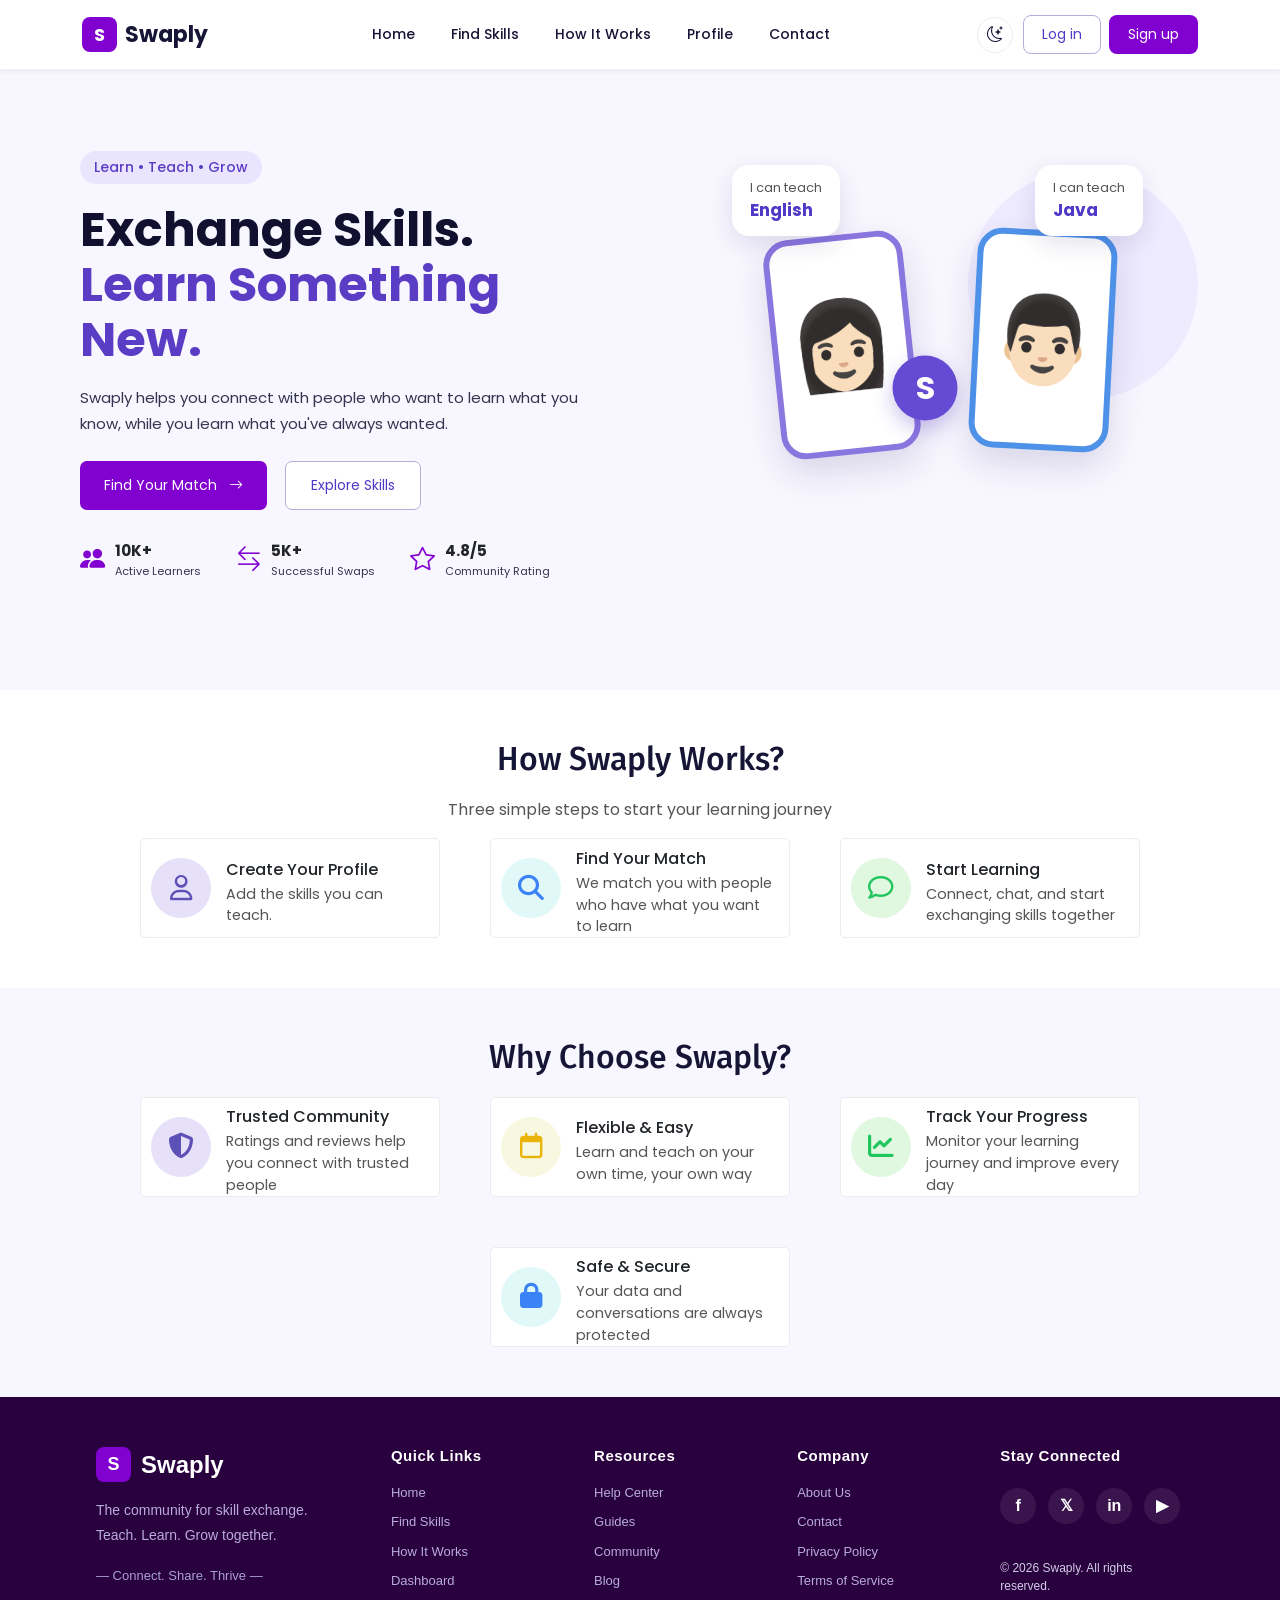
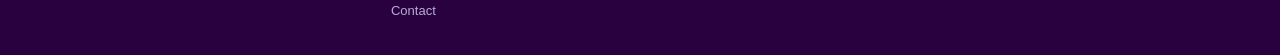
==== commit 7296f5c5: "add skill section" ====
--- a/index.html
+++ b/index.html
@@ -1,5 +1,5 @@
 <!doctype html>
-<html lang="en" >
+<html lang="en">
   <head>
     <meta charset="UTF-8" />
     <meta name="viewport" content="width=device-width, initial-scale=1.0" />
@@ -13,7 +13,7 @@
       href="https://cdn.jsdelivr.net/npm/bootstrap@5.3.3/dist/css/bootstrap.min.css"
       rel="stylesheet"
     />
-    
+
     <link
       href="https://cdn.jsdelivr.net/npm/bootstrap-icons@1.11.3/font/bootstrap-icons.min.css"
       rel="stylesheet"
@@ -32,7 +32,7 @@
     <link rel="stylesheet" href="./CSS/Variables.css" />
     <link rel="stylesheet" href="./CSS/index.css" />
     <link rel="stylesheet" href="./CSS/responsive.css" />
-   
+
     <link
       href="https://fonts.googleapis.com/css2?family=Poppins:wght@400;500;600;700&display=swap"
       rel="stylesheet"
@@ -65,7 +65,7 @@
         >
           <span class="navbar-toggler-icon"></span>
         </button>
- 
+
         <div class="collapse navbar-collapse" id="navbarContent">
           <ul class="navbar-nav mx-auto mb-2 mb-lg-0">
             <li class="nav-item">
@@ -73,7 +73,9 @@
             </li>
 
             <li class="nav-item">
-              <a class="nav-link" href="./pages/search skills.html">Find Skills</a>
+              <a class="nav-link" href="./pages/search skills.html"
+                >Find Skills</a
+              >
             </li>
 
             <li class="nav-item">
@@ -90,7 +92,7 @@
           </ul>
 
           <button id="theme-toggle" class="theme-toggle-btn">
-              <i class="bi bi-moon-stars"></i>
+            <i class="bi bi-moon-stars"></i>
           </button>
           <div class="d-flex gap-2">
             <a href="./pages/login.html" class="btn btn-login">Log in</a>
@@ -155,7 +157,7 @@
                 </div>
               </div>
             </div>
- 
+
             <div class="col-lg-6 hero-image">
               <div class="design-area">
                 <div class="circle circle-one"></div>
--- a/CSS/index.css
+++ b/CSS/index.css
@@ -1,5 +1,4 @@
-
-body{
+body {
   background-color: var(--white);
 }
 
@@ -47,22 +46,22 @@
 }
 
 .theme-toggle-btn {
-    width: 36px;
-    height: 36px;
-    border-radius: 50%;
-    border: 1px solid var(--border-light);
-    background-color: var(--bg-white);
-    color: var(--text-dark);
-    display: flex;
-    align-items: center;
-    justify-content: center;
-    cursor: pointer;
-    font-size: 16px;
-    margin-right: 10px
+  width: 36px;
+  height: 36px;
+  border-radius: 50%;
+  border: 1px solid var(--border-light);
+  background-color: var(--bg-white);
+  color: var(--text-dark);
+  display: flex;
+  align-items: center;
+  justify-content: center;
+  cursor: pointer;
+  font-size: 16px;
+  margin-right: 10px;
 }
 
 .theme-toggle-btn:hover {
-    background-color: var(--primary-soft);
+  background-color: var(--primary-soft);
 }
 /* Login */
 .btn-login {
@@ -328,7 +327,7 @@
 
 .speech p {
   color: var(--text-muted);
-  margin:0;
+  margin: 0;
 }
 
 .swap-icon {
@@ -397,15 +396,17 @@
   font-size: 2rem;
   margin-bottom: 20px;
   font-family: "Fira Sans", sans-serif;
-  color: var(--text-dark)
-}
-
-.First-part p{
-  color: var(--text-muted)
-}
-
-.First-part{
+  color: var(--text-dark);
+}
+
+.First-part p {
+  color: var(--text-muted);
+}
+
+.First-part {
   background-color: var(--white);
+  
+ 
 }
 
 .Second-part {
@@ -415,6 +416,7 @@
 
 .rows {
   display: flex;
+  flex-wrap: wrap;
   justify-content: center;
   gap: 50px;
   align-items: center;
